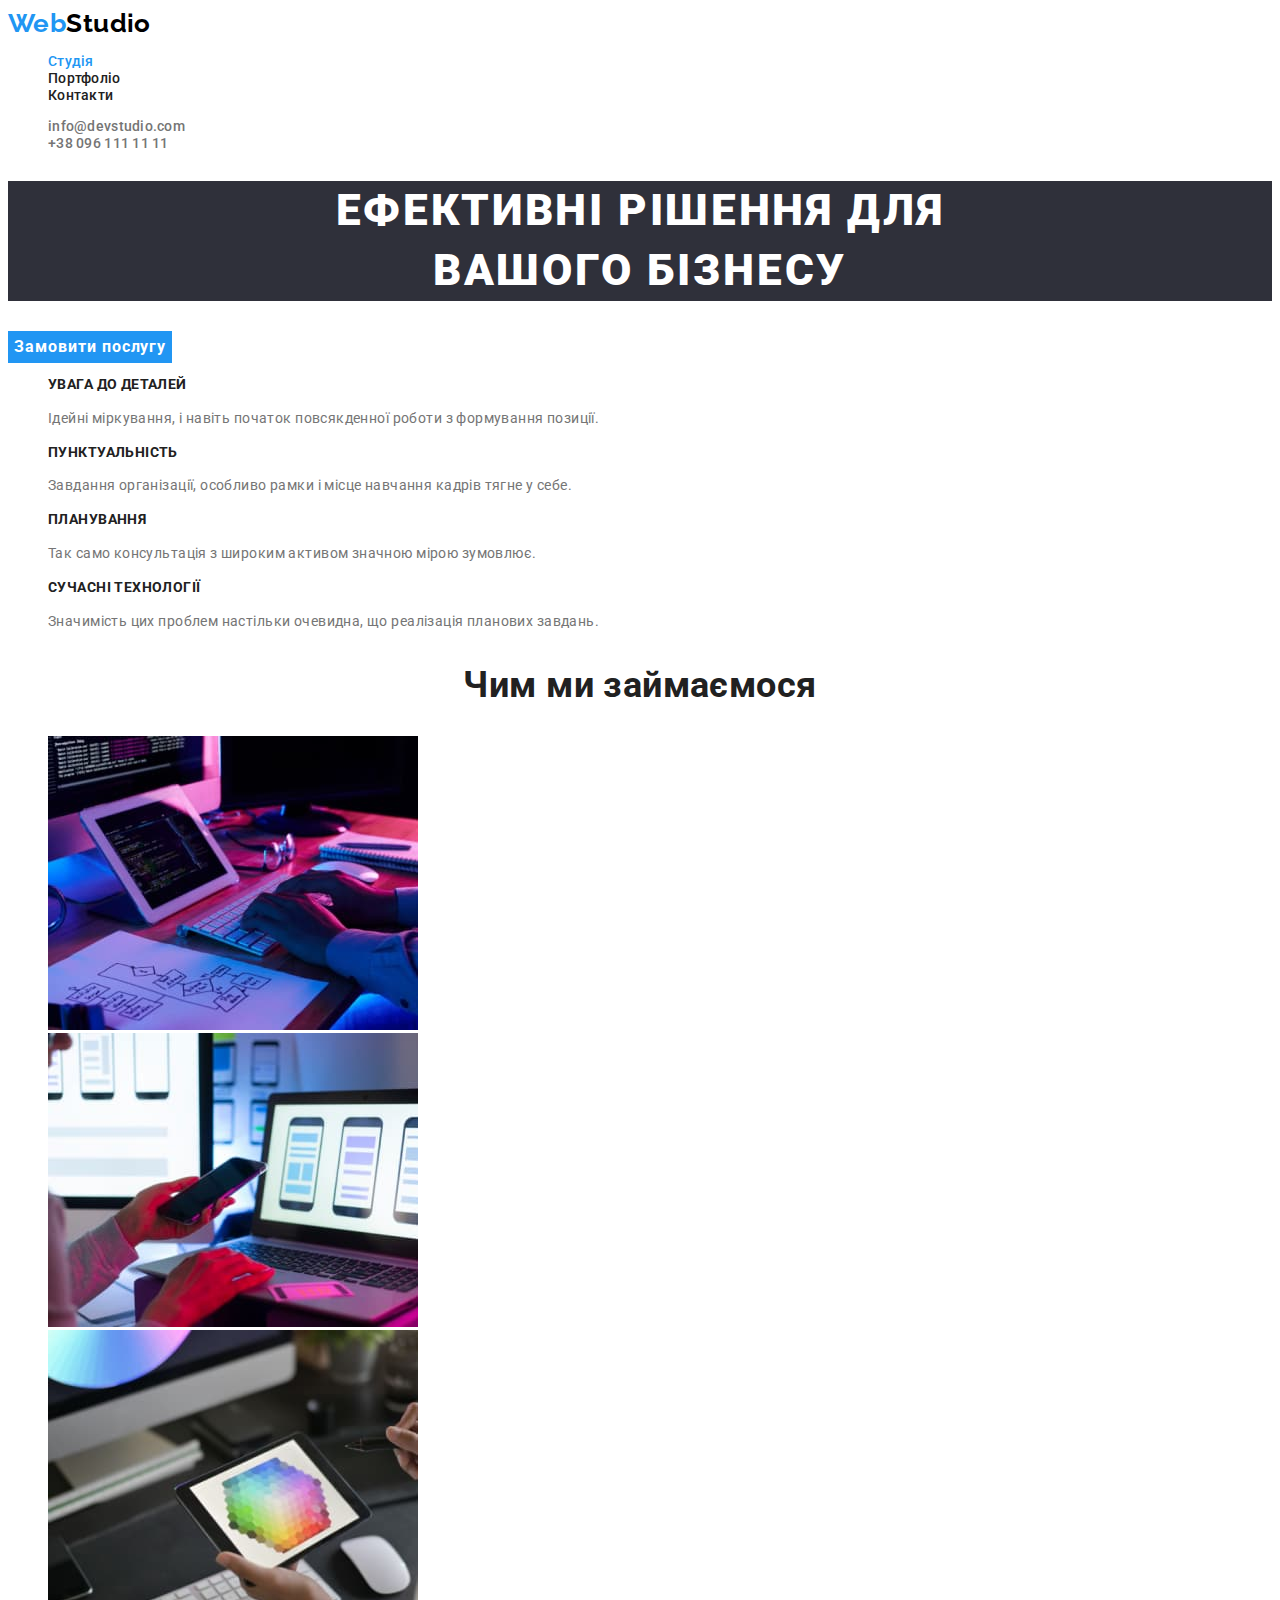
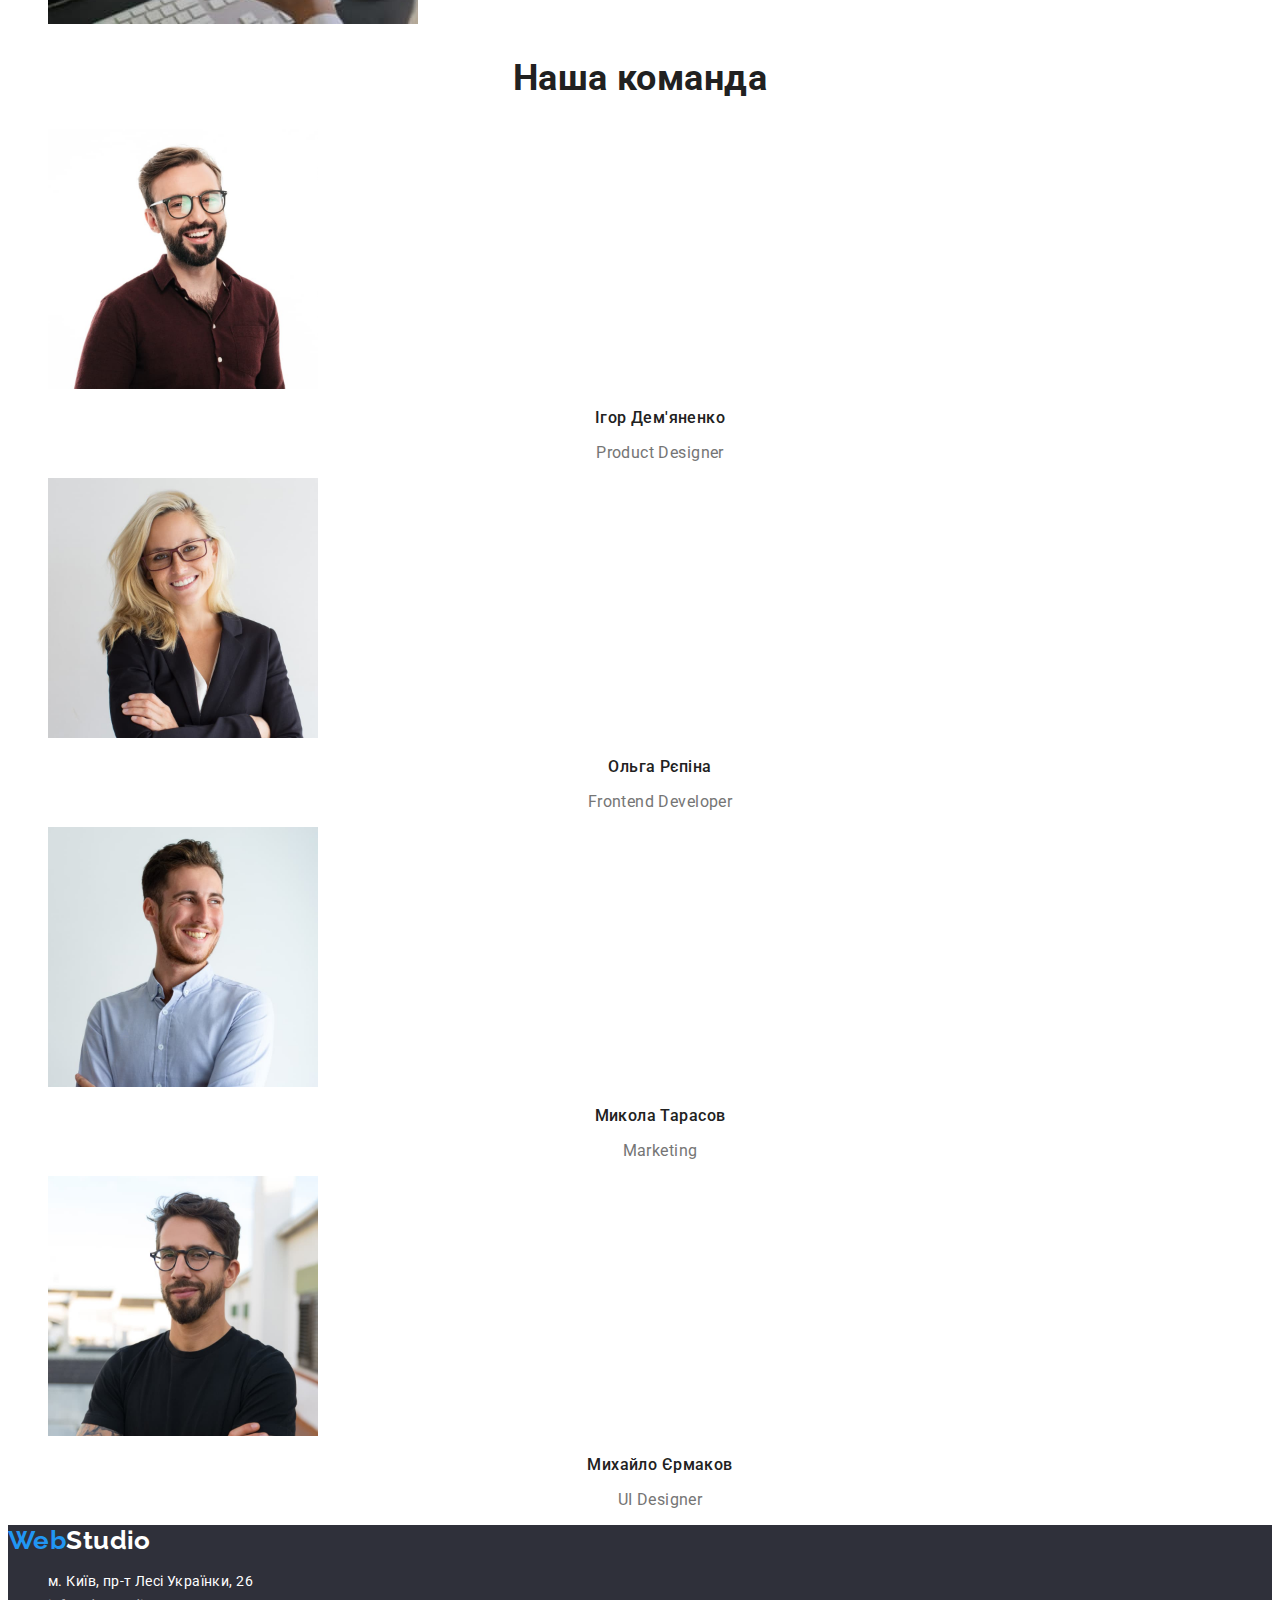
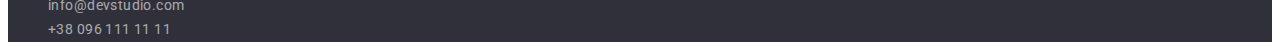
==== index.html @ 0d80e692 "Initial commit" ====
<!DOCTYPE html>
<html lang="uk">
  <head>
    <meta charset="UTF-8" />
    <meta http-equiv="X-UA-Compatible" content="IE=edge" />
    <meta name="viewport" content="width=device-width, initial-scale=1.0" />
    <title lang="en">WebStudio</title>
    <link rel="preconnect" href="https://fonts.googleapis.com" />
    <link rel="preconnect" href="https://fonts.gstatic.com" crossorigin />
    <link
      href="https://fonts.googleapis.com/css2?family=Raleway:wght@700&family=Roboto:wght@400;500;700;900&display=swap"
      rel="stylesheet"
    />
    <link rel="stylesheet" href="./CSS/index.css" />
  </head>
  <body>
    <!--Шапка сайту-->
    <header>
      <nav>
        <a href="" lang="en" class="logo-header"
          ><span class="logo-color">Web</span>Studio</a
        >
        <ul class="site-nav list">
          <li><a href="./index.html" class="link current">Студія</a></li>
          <li><a href="./portfolio.html" class="link">Портфоліо</a></li>
          <li><a href="" class="link">Контакти</a></li>
        </ul>
      </nav>
      <ul class="contact-nav list">
        <li>
          <a class="link" href="mailto:info@devstudio.com"
            >info@devstudio.com</a
          >
        </li>
        <li><a href="tel:+3809611111111" class="link">+38 096 111 11 11</a></li>
      </ul>
    </header>
    <main>
      <!--Герой-->
      <section class="hero">
        <h1 class="hero-title">
          Ефективні рішення для <br />
          вашого бізнесу
        </h1>
        <button type="button" class="button">Замовити послугу</button>
      </section>
      <!--Переваги компанії-->
      <section class="advantage">
        <h2 hidden>Наші переваги</h2>
        <ul class="list">
          <li>
            <h3 class="title">УВАГА ДО ДЕТАЛЕЙ</h3>
            <p class="text">
              Ідейні міркування, і навіть початок повсякденної роботи з
              формування позиції.
            </p>
          </li>
          <li>
            <h3 class="title">ПУНКТУАЛЬНІСТЬ</h3>
            <p class="text">
              Завдання організації, особливо рамки і місце навчання кадрів тягне
              у себе.
            </p>
          </li>
          <li>
            <h3 class="title">ПЛАНУВАННЯ</h3>
            <p class="text">
              Так само консультація з широким активом значною мірою зумовлює.
            </p>
          </li>
          <li>
            <h3 class="title">СУЧАСНІ ТЕХНОЛОГІЇ</h3>
            <p class="text">
              Значимість цих проблем настільки очевидна, що реалізація планових
              завдань.
            </p>
          </li>
        </ul>
      </section>
      <!--Чим займається компанія-->
      <section class="section">
        <h2 class="section-title">Чим ми займаємося</h2>
        <ul class="list">
          <li>
            <img
              src="./images/types-of-work/types-of-work-1.jpg"
              alt="Вид робіт 1"
              width="370"
            />
          </li>
          <li>
            <img
              src="./images/types-of-work/types-of-work-2.jpg"
              alt="Вид робіт 2"
              width="370"
            />
          </li>
          <li>
            <img
              src="./images/types-of-work/types-of-work-3.jpg"
              alt="Вид робіт 3"
              width="370"
            />
          </li>
        </ul>
      </section>
      <!--Команда-->
      <section class="section">
        <h2 class="section-title">Наша команда</h2>
        <ul class="list team">
          <li>
            <img
              src="./images/our_team/1_Igor.jpg"
              alt="Фото Ігора Дем'яненко"
              width="270"
            />
            <h3 class="title">Ігор Дем'яненко</h3>
            <p lang="en" class="text">Product Designer</p>
          </li>
          <li>
            <img
              src="./images/our_team/2_Olga.jpg"
              alt="Фото Ольги Рєпіної"
              width="270"
            />
            <h3 class="title">Ольга Рєпіна</h3>
            <p lang="en" class="text">Frontend Developer</p>
          </li>
          <li>
            <img
              src="./images/our_team/3_Nicholas.jpg"
              alt="Фото Миколи Тарасова"
              width="270"
            />
            <h3 class="title">Микола Тарасов</h3>
            <p lang="en" class="text">Marketing</p>
          </li>
          <li>
            <img
              src="./images/our_team/4_Mykhailo.jpg"
              alt="Фото Михайла Єрмакова"
              width="270"
            />
            <h3 class="title">Михайло Єрмаков</h3>
            <p lang="en" class="text">UI Designer</p>
          </li>
        </ul>
      </section>
    </main>
    <!--Подвал сайту-->
    <footer class="footer">
      <a href="" lang="en" class="logo-footer">
        <span class="logo-color">Web</span>Studio</a
      >
      <address>
        <ul class="list">
          <li>
            <a
              href="https://goo.gl/maps/dEdwiiQ2Z6k7qwLy8"
              target="_blank"
              rel="noopener noreferrer"
              class="address"
              >м. Київ, пр-т Лесі Українки, 26</a
            >
          </li>
          <li>
            <a href="mailto:info@devstudio.com" class="list-contact"
              >info@devstudio.com</a
            >
          </li>
          <li>
            <a href="tel:+3809611111111" class="list-contact"
              >+38 096 111 11 11</a
            >
          </li>
        </ul>
      </address>
    </footer>
  </body>
</html>
---- CSS/index.css ----
/* +цвет текста при наведении и части лого #2196F3; */
/* +цвет текста заголовков #212121; */
/* цвет текста героя и части лого в футере #FFFFFF; */
/* +цвет  основного текста #757575; */
/* цвет лого Studio в хедере #000000;*/
/* цвет текста телефона и мыла в футере rgba(255, 255, 255, 0.6); */
/* +хедер и двух секций background: #FFFFFF; */
/* наша команда секция  background: #F5F4FA;*/
/* +секция герой и футер background: #2F303A; */
/* кнопки background #F5F4FA; */
/*телефон и адрес в футере rgba(255, 255, 255, 0.6); */
:root {
  --primary-text-color: #757575;
  --title-text-color: #212121;
  --accent-color: #2196f3;
  --color-white-text-bg: #ffffff;
  --color-bg: #2f303a;
  --color-button-bg: #f5f4fa;
  --color-text-contacts-footer: rgba(255, 255, 255, 0.6);
  --color-text-logo: #000000;
}
body {
  color: var(--primary-text-color);
  background-color: var(--color-white-text-bg);
  font-family: "Roboto", sans-serif;
  font-size: 14px;
  letter-spacing: 0.03em;
}

.list {
  list-style: none;
}

/* Шапка сайту */

.logo-header {
  color: var(--color-text-logo);
  font-family: "Raleway", sans-serif;
  font-weight: 700;
  font-size: 26px;
  line-height: 1.2;
  text-decoration: none;
}

.logo-color {
  color: var(--accent-color);
}

.site-nav .link {
  color: var(--title-text-color);
  text-decoration: none;
  font-weight: 500;
  line-height: 1.14;
  letter-spacing: 0.02em;
}

.site-nav .link:hover,
.site-nav .link:focus,
.contact-nav .link:hover,
.contact-nav .link:focus {
  color: var(--accent-color);
}

.site-nav .link.current {
  color: var(--accent-color);
}

.contact-nav .link {
  color: var(--primary-text-color);
  text-decoration: none;
  font-weight: 500;
  line-height: 1.14;
  letter-spacing: 0.02em;
}

/* Герой */
.hero-title {
  color: var(--color-white-text-bg);
  background-color: var(--color-bg);
  font-weight: 900;
  font-size: 44px;
  line-height: 1.36;
  text-align: center;
  letter-spacing: 0.06em;
  text-transform: uppercase;
}
.button {
  color: var(--color-white-text-bg);
  background-color: var(--accent-color);
  font-weight: 700;
  font-size: 16px;
  line-height: 1.88;
  display: flex;
  align-items: center;
  text-align: center;
  letter-spacing: 0.06em;
  border: none;
  font-family: inherit;
  cursor: pointer;
}

/* Загальне для секцій */

.section-title {
  color: var(--title-text-color);
  font-weight: 700;
  font-size: 36px;
  line-height: 1.17;
  text-align: center;
}

/* Переваги */
.advantage .title {
  color: var(--title-text-color);

  font-weight: 700;
  font-size: 14px;
  line-height: 1.14;
  text-transform: uppercase;
}
.advantage .text {
  line-height: 1.71;
}

/* Наша команда */
.team .title {
  color: var(--title-text-color);
  font-weight: 500;
  font-size: 16px;
  line-height: 1.19;
  text-align: center;
}
.team .text {
  font-size: 16px;
  line-height: 1.19;
  text-align: center;
}

/* Меін сторінки Портфоліо */
.buttons-menu .button {
  color: var(--title-text-color);
  background-color: var(--color-button-bg);
  font-weight: 500;
  font-size: 16px;
  line-height: 1.62;
  text-align: center;
  border: none;
  font-family: inherit;
  cursor: pointer;
}

.buttons-menu .button:hover,
.buttons-menu .button:focus {
  color: var(--color-white-text-bg);
  background-color: var(--accent-color);
}
.portfolio .link-portfolio {
  text-decoration: none;
}
.portfolio .title {
  color: var(--title-text-color);
  font-weight: 700;
  font-size: 18px;
  line-height: 2;
  letter-spacing: 0.06em;
}
.portfolio .text {
  color: var(--primary-text-color);
  font-size: 16px;
  line-height: 1.88;
}

/* Футер   */

.footer {
  background-color: var(--color-bg);
}

.logo-footer {
  color: var(--color-white-text-bg);
  font-family: "Raleway", sans-serif;
  font-weight: 700;
  font-size: 26px;
  line-height: 1.19;
  text-decoration: none;
}
.list .address:hover,
.list .address:focus,
.list-contact:hover,
.list-contact:focus {
  color: var(--accent-color);
}

.list .address {
  color: var(--color-white-text-bg);
  font-style: normal;
  font-weight: 400;
  line-height: 1.71;
  text-decoration: none;
}
.list-contact {
  color: var(--color-text-contacts-footer);
  font-style: normal;
  font-weight: 400;
  line-height: 1.71;
  text-decoration: none;
}
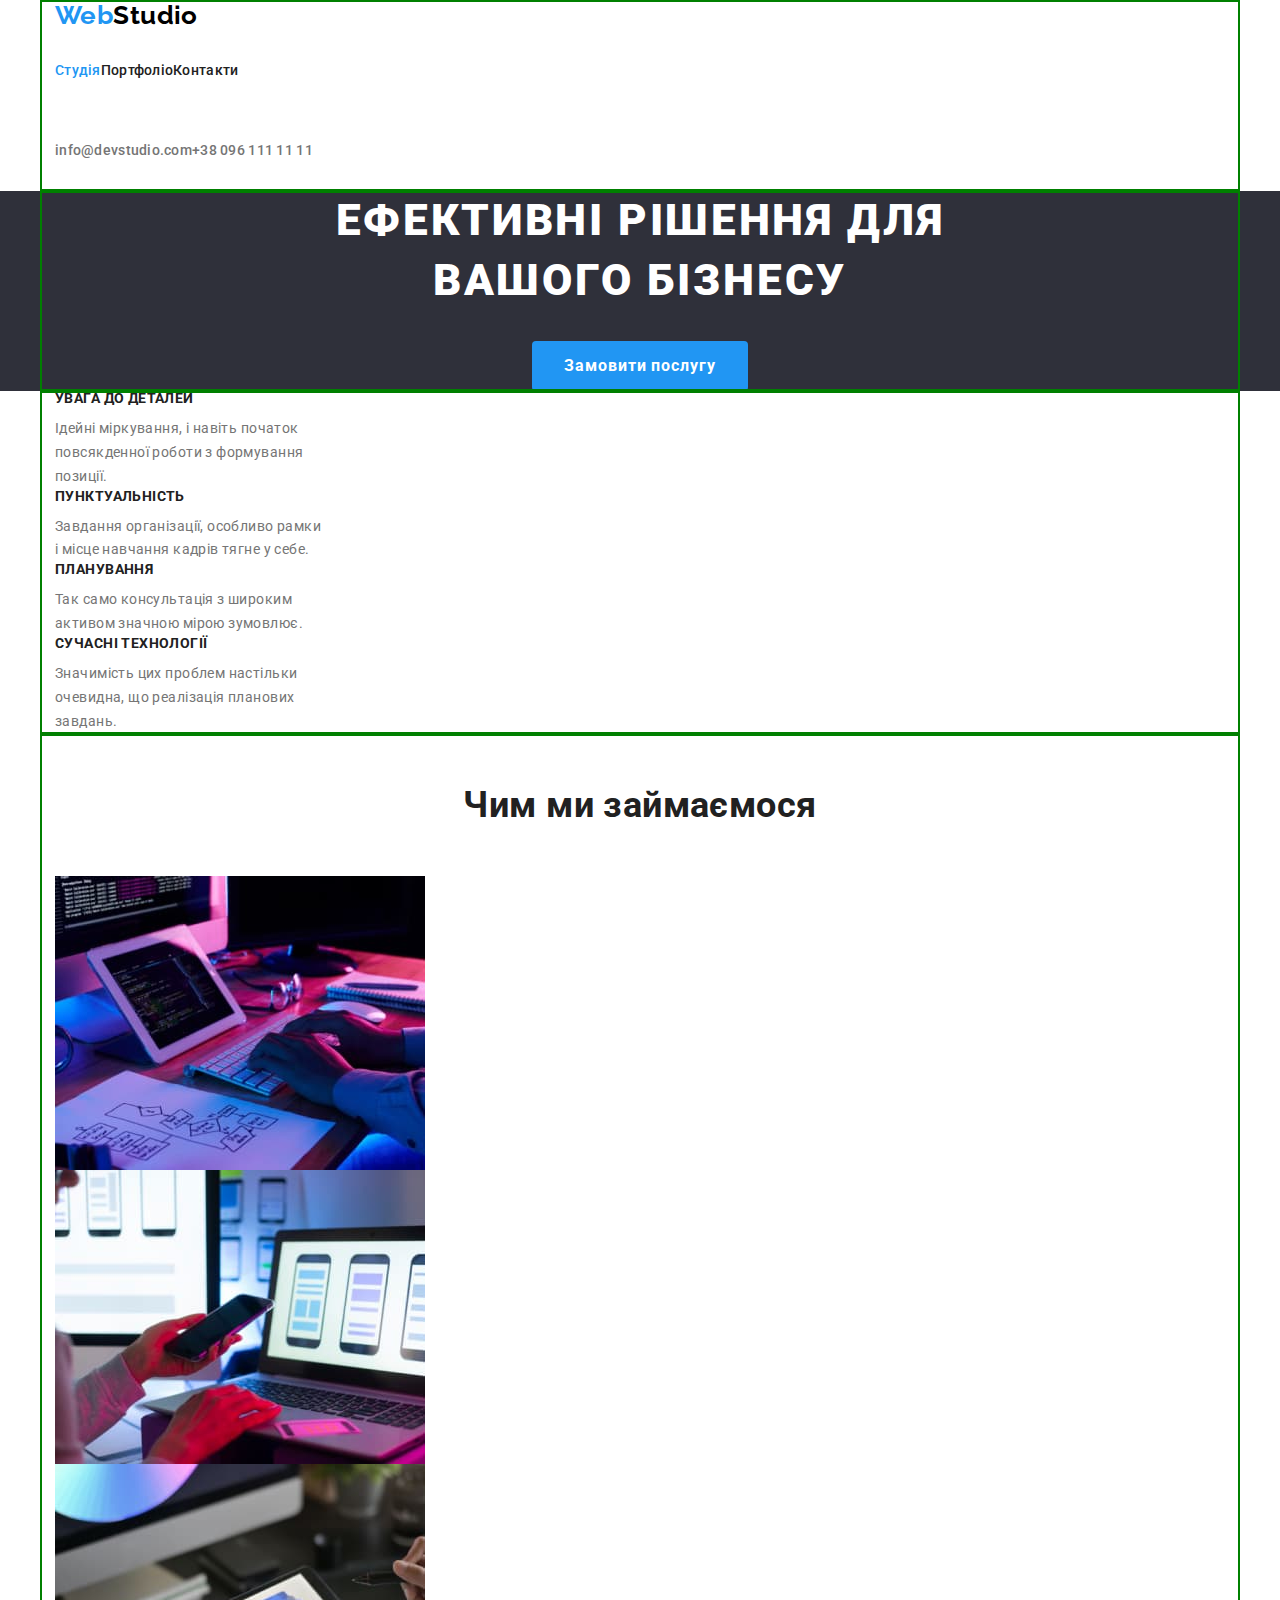
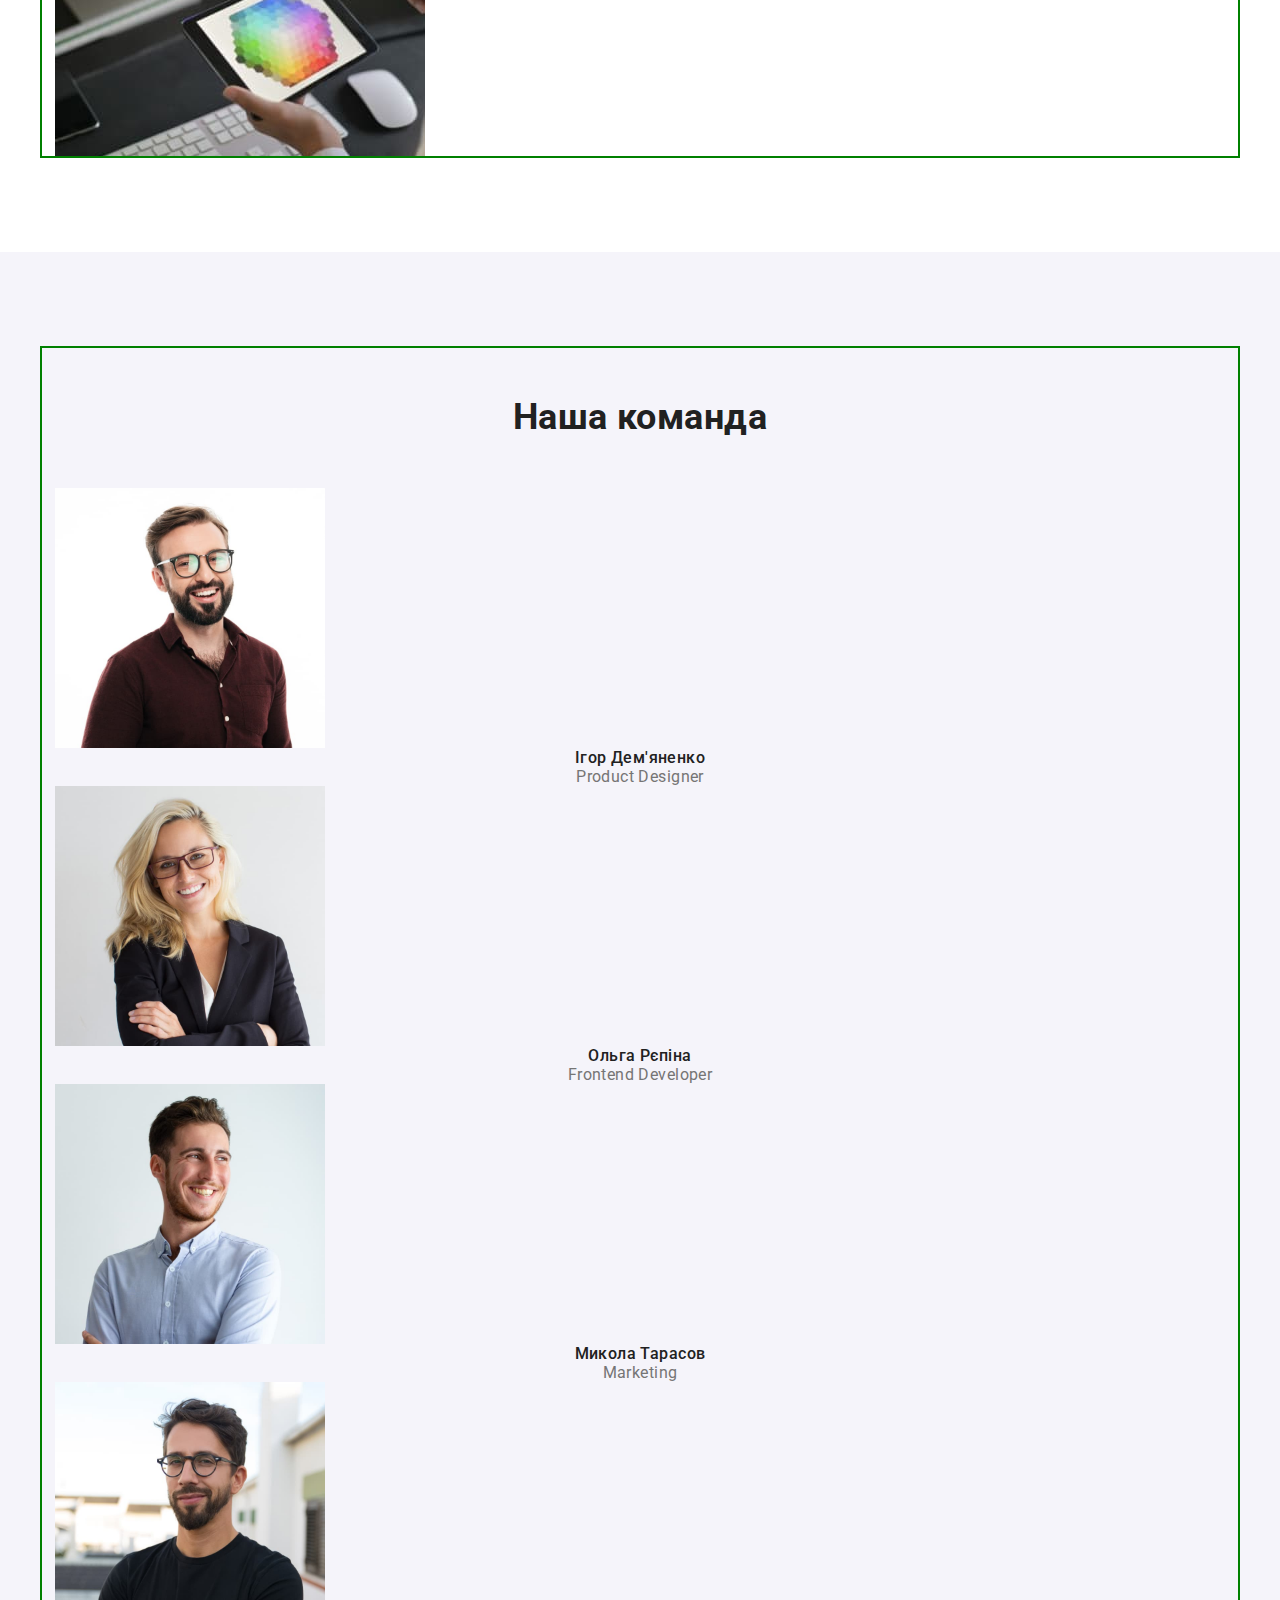
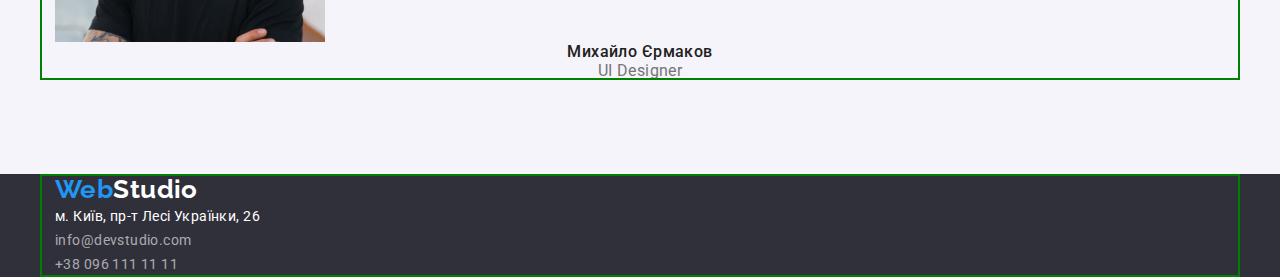
==== commit 96d15d26: "Добавляет блочную модель" ====
--- a/index.html
+++ b/index.html
@@ -5,176 +5,194 @@
     <meta http-equiv="X-UA-Compatible" content="IE=edge" />
     <meta name="viewport" content="width=device-width, initial-scale=1.0" />
     <title lang="en">WebStudio</title>
+    <!-- Шрифти -->
     <link rel="preconnect" href="https://fonts.googleapis.com" />
     <link rel="preconnect" href="https://fonts.gstatic.com" crossorigin />
     <link
       href="https://fonts.googleapis.com/css2?family=Raleway:wght@700&family=Roboto:wght@400;500;700;900&display=swap"
       rel="stylesheet"
     />
+    <!-- Нормализатор -->
+    <link
+      rel="stylesheet"
+      href="https://cdnjs.cloudflare.com/ajax/libs/modern-normalize/1.0.0/modern-normalize.min.css"
+    />
+    <!-- Стилі -->
     <link rel="stylesheet" href="./CSS/index.css" />
   </head>
   <body>
     <!--Шапка сайту-->
-    <header>
-      <nav>
-        <a href="" lang="en" class="logo-header"
-          ><span class="logo-color">Web</span>Studio</a
-        >
-        <ul class="site-nav list">
-          <li><a href="./index.html" class="link current">Студія</a></li>
-          <li><a href="./portfolio.html" class="link">Портфоліо</a></li>
-          <li><a href="" class="link">Контакти</a></li>
+    <header class="page-header">
+      <div class="container">
+        <nav>
+          <a href="" lang="en" class="logo-header"
+            ><span class="logo-color">Web</span>Studio</a
+          >
+          <ul class="site-nav list">
+            <li><a href="./index.html" class="link current">Студія</a></li>
+            <li><a href="./portfolio.html" class="link">Портфоліо</a></li>
+            <li><a href="" class="link">Контакти</a></li>
+          </ul>
+        </nav>
+        <ul class="contact-nav list">
+          <li>
+            <a class="link" href="mailto:info@devstudio.com"
+              >info@devstudio.com</a
+            >
+          </li>
+          <li>
+            <a href="tel:+3809611111111" class="link">+38 096 111 11 11</a>
+          </li>
         </ul>
-      </nav>
-      <ul class="contact-nav list">
-        <li>
-          <a class="link" href="mailto:info@devstudio.com"
-            >info@devstudio.com</a
-          >
-        </li>
-        <li><a href="tel:+3809611111111" class="link">+38 096 111 11 11</a></li>
-      </ul>
+      </div>
     </header>
     <main>
       <!--Герой-->
       <section class="hero">
-        <h1 class="hero-title">
-          Ефективні рішення для <br />
-          вашого бізнесу
-        </h1>
-        <button type="button" class="button">Замовити послугу</button>
+        <div class="container hero">
+          <h1 class="hero-title">Ефективні рішення для вашого бізнесу</h1>
+          <button type="button" class="button">Замовити послугу</button>
+        </div>
       </section>
       <!--Переваги компанії-->
       <section class="advantage">
-        <h2 hidden>Наші переваги</h2>
-        <ul class="list">
-          <li>
-            <h3 class="title">УВАГА ДО ДЕТАЛЕЙ</h3>
-            <p class="text">
-              Ідейні міркування, і навіть початок повсякденної роботи з
-              формування позиції.
-            </p>
-          </li>
-          <li>
-            <h3 class="title">ПУНКТУАЛЬНІСТЬ</h3>
-            <p class="text">
-              Завдання організації, особливо рамки і місце навчання кадрів тягне
-              у себе.
-            </p>
-          </li>
-          <li>
-            <h3 class="title">ПЛАНУВАННЯ</h3>
-            <p class="text">
-              Так само консультація з широким активом значною мірою зумовлює.
-            </p>
-          </li>
-          <li>
-            <h3 class="title">СУЧАСНІ ТЕХНОЛОГІЇ</h3>
-            <p class="text">
-              Значимість цих проблем настільки очевидна, що реалізація планових
-              завдань.
-            </p>
-          </li>
-        </ul>
+        <div class="container">
+          <h2 class="visually-hidden">Наші переваги</h2>
+          <ul class="list">
+            <li>
+              <h3 class="title">УВАГА ДО ДЕТАЛЕЙ</h3>
+              <p class="text">
+                Ідейні міркування, і навіть початок повсякденної роботи з
+                формування позиції.
+              </p>
+            </li>
+            <li>
+              <h3 class="title">ПУНКТУАЛЬНІСТЬ</h3>
+              <p class="text">
+                Завдання організації, особливо рамки і місце навчання кадрів
+                тягне у себе.
+              </p>
+            </li>
+            <li>
+              <h3 class="title">ПЛАНУВАННЯ</h3>
+              <p class="text">
+                Так само консультація з широким активом значною мірою зумовлює.
+              </p>
+            </li>
+            <li>
+              <h3 class="title">СУЧАСНІ ТЕХНОЛОГІЇ</h3>
+              <p class="text">
+                Значимість цих проблем настільки очевидна, що реалізація
+                планових завдань.
+              </p>
+            </li>
+          </ul>
+        </div>
       </section>
       <!--Чим займається компанія-->
       <section class="section">
-        <h2 class="section-title">Чим ми займаємося</h2>
-        <ul class="list">
-          <li>
-            <img
-              src="./images/types-of-work/types-of-work-1.jpg"
-              alt="Вид робіт 1"
-              width="370"
-            />
-          </li>
-          <li>
-            <img
-              src="./images/types-of-work/types-of-work-2.jpg"
-              alt="Вид робіт 2"
-              width="370"
-            />
-          </li>
-          <li>
-            <img
-              src="./images/types-of-work/types-of-work-3.jpg"
-              alt="Вид робіт 3"
-              width="370"
-            />
-          </li>
-        </ul>
+        <div class="container">
+          <h2 class="section-title">Чим ми займаємося</h2>
+          <ul class="list">
+            <li>
+              <img
+                src="./images/types-of-work/types-of-work-1.jpg"
+                alt="Вид робіт 1"
+                width="370"
+              />
+            </li>
+            <li>
+              <img
+                src="./images/types-of-work/types-of-work-2.jpg"
+                alt="Вид робіт 2"
+                width="370"
+              />
+            </li>
+            <li>
+              <img
+                src="./images/types-of-work/types-of-work-3.jpg"
+                alt="Вид робіт 3"
+                width="370"
+              />
+            </li>
+          </ul>
+        </div>
       </section>
       <!--Команда-->
-      <section class="section">
-        <h2 class="section-title">Наша команда</h2>
-        <ul class="list team">
-          <li>
-            <img
-              src="./images/our_team/1_Igor.jpg"
-              alt="Фото Ігора Дем'яненко"
-              width="270"
-            />
-            <h3 class="title">Ігор Дем'яненко</h3>
-            <p lang="en" class="text">Product Designer</p>
-          </li>
-          <li>
-            <img
-              src="./images/our_team/2_Olga.jpg"
-              alt="Фото Ольги Рєпіної"
-              width="270"
-            />
-            <h3 class="title">Ольга Рєпіна</h3>
-            <p lang="en" class="text">Frontend Developer</p>
-          </li>
-          <li>
-            <img
-              src="./images/our_team/3_Nicholas.jpg"
-              alt="Фото Миколи Тарасова"
-              width="270"
-            />
-            <h3 class="title">Микола Тарасов</h3>
-            <p lang="en" class="text">Marketing</p>
-          </li>
-          <li>
-            <img
-              src="./images/our_team/4_Mykhailo.jpg"
-              alt="Фото Михайла Єрмакова"
-              width="270"
-            />
-            <h3 class="title">Михайло Єрмаков</h3>
-            <p lang="en" class="text">UI Designer</p>
-          </li>
-        </ul>
+      <section class="section team-page">
+        <div class="container">
+          <h2 class="section-title">Наша команда</h2>
+          <ul class="list team">
+            <li>
+              <img
+                src="./images/our_team/1_Igor.jpg"
+                alt="Фото Ігора Дем'яненко"
+                width="270"
+              />
+              <h3 class="title">Ігор Дем'яненко</h3>
+              <p lang="en" class="text">Product Designer</p>
+            </li>
+            <li>
+              <img
+                src="./images/our_team/2_Olga.jpg"
+                alt="Фото Ольги Рєпіної"
+                width="270"
+              />
+              <h3 class="title">Ольга Рєпіна</h3>
+              <p lang="en" class="text">Frontend Developer</p>
+            </li>
+            <li>
+              <img
+                src="./images/our_team/3_Nicholas.jpg"
+                alt="Фото Миколи Тарасова"
+                width="270"
+              />
+              <h3 class="title">Микола Тарасов</h3>
+              <p lang="en" class="text">Marketing</p>
+            </li>
+            <li>
+              <img
+                src="./images/our_team/4_Mykhailo.jpg"
+                alt="Фото Михайла Єрмакова"
+                width="270"
+              />
+              <h3 class="title">Михайло Єрмаков</h3>
+              <p lang="en" class="text">UI Designer</p>
+            </li>
+          </ul>
+        </div>
       </section>
     </main>
     <!--Подвал сайту-->
     <footer class="footer">
-      <a href="" lang="en" class="logo-footer">
-        <span class="logo-color">Web</span>Studio</a
-      >
-      <address>
-        <ul class="list">
-          <li>
-            <a
-              href="https://goo.gl/maps/dEdwiiQ2Z6k7qwLy8"
-              target="_blank"
-              rel="noopener noreferrer"
-              class="address"
-              >м. Київ, пр-т Лесі Українки, 26</a
-            >
-          </li>
-          <li>
-            <a href="mailto:info@devstudio.com" class="list-contact"
-              >info@devstudio.com</a
-            >
-          </li>
-          <li>
-            <a href="tel:+3809611111111" class="list-contact"
-              >+38 096 111 11 11</a
-            >
-          </li>
-        </ul>
-      </address>
+      <div class="container">
+        <a href="" lang="en" class="logo-footer">
+          <span class="logo-color">Web</span>Studio</a
+        >
+        <address>
+          <ul class="list">
+            <li>
+              <a
+                href="https://goo.gl/maps/dEdwiiQ2Z6k7qwLy8"
+                target="_blank"
+                rel="noopener noreferrer"
+                class="address"
+                >м. Київ, пр-т Лесі Українки, 26</a
+              >
+            </li>
+            <li>
+              <a href="mailto:info@devstudio.com" class="list-contact"
+                >info@devstudio.com</a
+              >
+            </li>
+            <li>
+              <a href="tel:+3809611111111" class="list-contact"
+                >+38 096 111 11 11</a
+              >
+            </li>
+          </ul>
+        </address>
+      </div>
     </footer>
   </body>
 </html>
--- a/CSS/index.css
+++ b/CSS/index.css
@@ -26,14 +26,44 @@
   font-size: 14px;
   letter-spacing: 0.03em;
 }
+/* Обнулення дефолтных значень */
+h1, h2, h3, h4, h5, h6, p {
+  margin: 0;
+}
+
+img {
+  display: block;
+}
 
 .list {
   list-style: none;
-}
-
+  margin: 0;
+  padding: 0;
+}
+/* Контейнер для сторінки */
+.container {
+ 
+  width: 1200px;
+  padding-left: 15px;
+  padding-right: 15px;
+  margin-left: auto;
+  margin-right: auto;
+  outline: 2px solid green;
+  outline-offset: -2px;
+}
 /* Шапка сайту */
+.page-header {
+  background-color: var(--color-white-text-bg);
+}
+
+.main-nav {
+  display: flex;
+  align-items: center;
+}
 
 .logo-header {
+  margin-right: 93px;
+
   color: var(--color-text-logo);
   font-family: "Raleway", sans-serif;
   font-weight: 700;
@@ -46,7 +76,19 @@
   color: var(--accent-color);
 }
 
+.site-nav {
+  display:flex;
+}
+
+.site-nav .item:not(:last-child) {
+  margin-right: 50px;
+}
+
 .site-nav .link {
+  display: block;
+  padding-top: 32px;
+  padding-bottom: 32px;
+
   color: var(--title-text-color);
   text-decoration: none;
   font-weight: 500;
@@ -65,7 +107,19 @@
   color: var(--accent-color);
 }
 
+.contact-nav {
+  display: flex;
+  margin-left: auto;
+}
+
+.contact-nav .item:not(:last-child) {
+  margin-right: 50px;
+}
 .contact-nav .link {
+  display: block;
+  padding-top: 32px;
+  padding-bottom: 32px;
+
   color: var(--primary-text-color);
   text-decoration: none;
   font-weight: 500;
@@ -74,25 +128,34 @@
 }
 
 /* Герой */
+.hero {
+  background-color: var(--color-bg);
+    text-align: center;
+}
+
 .hero-title {
-  color: var(--color-white-text-bg);
-  background-color: var(--color-bg);
+  width: 696px;
+  margin-left: auto;
+  margin-right: auto;
+  margin-bottom: 30px;
+
+  color: var(--color-white-text-bg);
   font-weight: 900;
   font-size: 44px;
   line-height: 1.36;
-  text-align: center;
   letter-spacing: 0.06em;
   text-transform: uppercase;
 }
 .button {
+  border-radius: 4px;
+  padding: 10px 32px;
+  min-width: 216px;
   color: var(--color-white-text-bg);
   background-color: var(--accent-color);
   font-weight: 700;
   font-size: 16px;
   line-height: 1.88;
-  display: flex;
   align-items: center;
-  text-align: center;
   letter-spacing: 0.06em;
   border: none;
   font-family: inherit;
@@ -107,10 +170,15 @@
   font-size: 36px;
   line-height: 1.17;
   text-align: center;
+  padding: 50px;
+
 }
 
 /* Переваги */
 .advantage .title {
+  margin-bottom: 10px;
+  width: 270px;
+  
   color: var(--title-text-color);
 
   font-weight: 700;
@@ -120,8 +188,22 @@
 }
 .advantage .text {
   line-height: 1.71;
-}
-
+  width: 270px;
+}
+
+.visually-hidden {
+  position: absolute;
+  width: 1px;
+  height: 1px;
+  margin: -1px;
+  border: 0;
+  padding: 0;
+
+  white-space: nowrap;
+  clip-path: inset(100%);
+  clip: rect(0 0 0 0);
+  overflow: hidden;
+}
 /* Наша команда */
 .team .title {
   color: var(--title-text-color);
@@ -135,15 +217,27 @@
   line-height: 1.19;
   text-align: center;
 }
+.team-page {
+  background-color: var(--color-button-bg);
+  margin-top: 94px;
+  padding-top: 94px;
+  padding-bottom: 94px;
+ 
+
+}
 
 /* Меін сторінки Портфоліо */
 .buttons-menu .button {
+  max-width: 130px;
+  min-width: 0;
+  border-radius: 4px;
+  min-height: 38px;
+  padding: 6px 22px;
   color: var(--title-text-color);
   background-color: var(--color-button-bg);
   font-weight: 500;
   font-size: 16px;
   line-height: 1.62;
-  text-align: center;
   border: none;
   font-family: inherit;
   cursor: pointer;
@@ -158,6 +252,8 @@
   text-decoration: none;
 }
 .portfolio .title {
+  margin-top: 20px;
+  margin-bottom: 4px;
   color: var(--title-text-color);
   font-weight: 700;
   font-size: 18px;
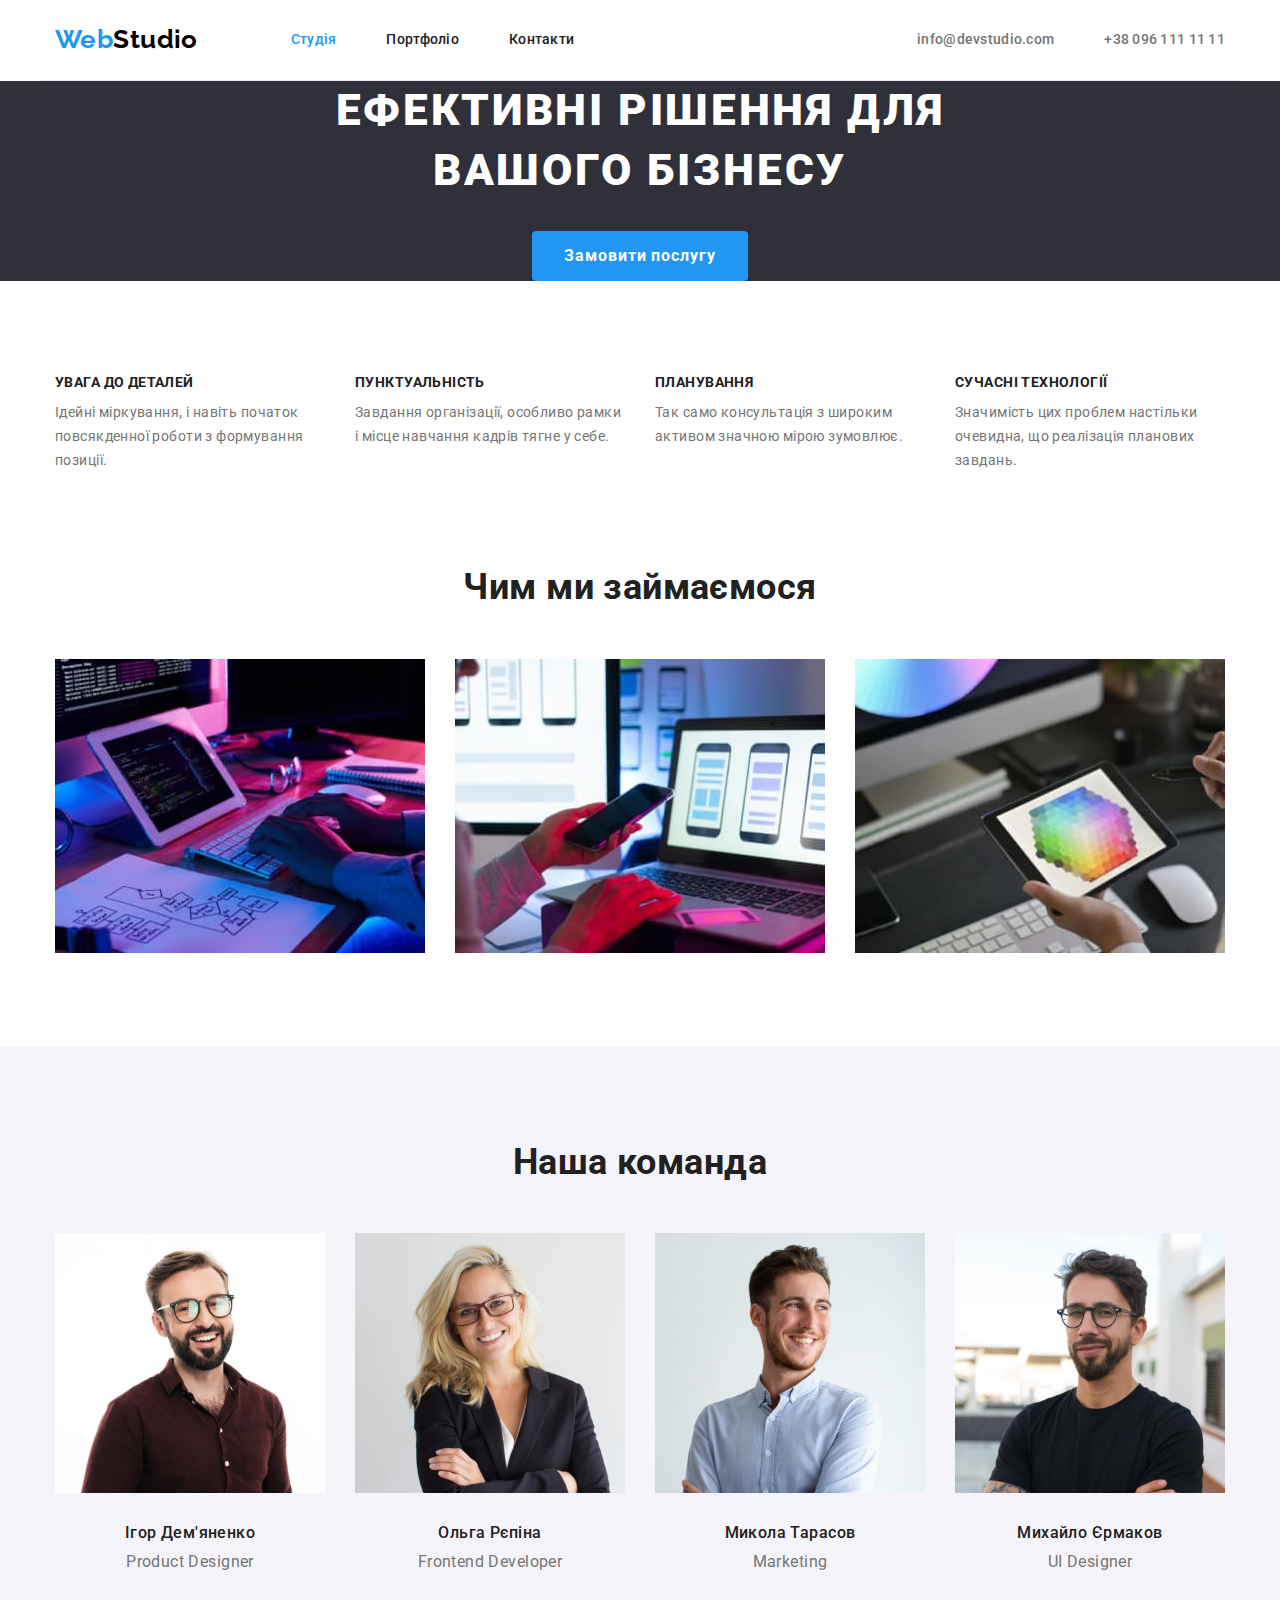
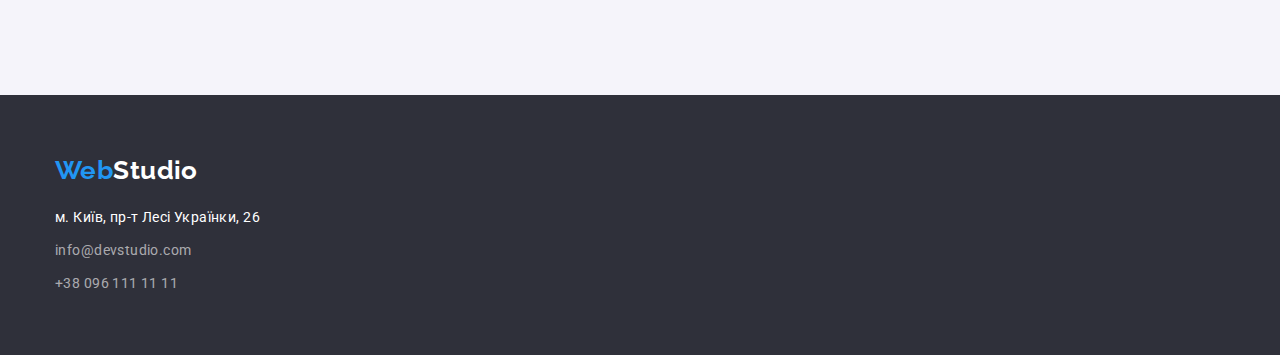
==== commit 9ccc5597: "Добавляет стили" ====
--- a/index.html
+++ b/index.html
@@ -23,24 +23,28 @@
   <body>
     <!--Шапка сайту-->
     <header class="page-header">
-      <div class="container">
+      <div class="container main-nav">
+        <a href="" lang="en" class="logo-header"
+          ><span class="logo-color">Web</span>Studio</a
+        >
         <nav>
-          <a href="" lang="en" class="logo-header"
-            ><span class="logo-color">Web</span>Studio</a
-          >
           <ul class="site-nav list">
-            <li><a href="./index.html" class="link current">Студія</a></li>
-            <li><a href="./portfolio.html" class="link">Портфоліо</a></li>
-            <li><a href="" class="link">Контакти</a></li>
+            <li class="item">
+              <a href="./index.html" class="link current">Студія</a>
+            </li>
+            <li class="item">
+              <a href="./portfolio.html" class="link">Портфоліо</a>
+            </li>
+            <li class="item"><a href="" class="link">Контакти</a></li>
           </ul>
         </nav>
         <ul class="contact-nav list">
-          <li>
+          <li class="item">
             <a class="link" href="mailto:info@devstudio.com"
               >info@devstudio.com</a
             >
           </li>
-          <li>
+          <li class="item">
             <a href="tel:+3809611111111" class="link">+38 096 111 11 11</a>
           </li>
         </ul>
@@ -90,25 +94,25 @@
         </div>
       </section>
       <!--Чим займається компанія-->
-      <section class="section">
+      <section class="section work">
         <div class="container">
           <h2 class="section-title">Чим ми займаємося</h2>
-          <ul class="list">
-            <li>
+          <ul class="list about-work">
+            <li class="item">
               <img
                 src="./images/types-of-work/types-of-work-1.jpg"
                 alt="Вид робіт 1"
                 width="370"
               />
             </li>
-            <li>
+            <li class="item">
               <img
                 src="./images/types-of-work/types-of-work-2.jpg"
                 alt="Вид робіт 2"
                 width="370"
               />
             </li>
-            <li>
+            <li class="item">
               <img
                 src="./images/types-of-work/types-of-work-3.jpg"
                 alt="Вид робіт 3"
@@ -123,41 +127,49 @@
         <div class="container">
           <h2 class="section-title">Наша команда</h2>
           <ul class="list team">
-            <li>
+            <li class="item">
               <img
                 src="./images/our_team/1_Igor.jpg"
                 alt="Фото Ігора Дем'яненко"
                 width="270"
               />
-              <h3 class="title">Ігор Дем'яненко</h3>
-              <p lang="en" class="text">Product Designer</p>
-            </li>
-            <li>
+              <div class="bottom">
+                <h3 class="title">Ігор Дем'яненко</h3>
+                <p lang="en" class="text">Product Designer</p>
+              </div>
+            </li>
+            <li class="item">
               <img
                 src="./images/our_team/2_Olga.jpg"
                 alt="Фото Ольги Рєпіної"
                 width="270"
               />
-              <h3 class="title">Ольга Рєпіна</h3>
-              <p lang="en" class="text">Frontend Developer</p>
-            </li>
-            <li>
+              <div class="bottom">
+                <h3 class="title">Ольга Рєпіна</h3>
+                <p lang="en" class="text">Frontend Developer</p>
+              </div>
+            </li>
+            <li class="item">
               <img
                 src="./images/our_team/3_Nicholas.jpg"
                 alt="Фото Миколи Тарасова"
                 width="270"
               />
-              <h3 class="title">Микола Тарасов</h3>
-              <p lang="en" class="text">Marketing</p>
-            </li>
-            <li>
+              <div class="bottom">
+                <h3 class="title">Микола Тарасов</h3>
+                <p lang="en" class="text">Marketing</p>
+              </div>
+            </li>
+            <li class="item">
               <img
                 src="./images/our_team/4_Mykhailo.jpg"
                 alt="Фото Михайла Єрмакова"
                 width="270"
               />
-              <h3 class="title">Михайло Єрмаков</h3>
-              <p lang="en" class="text">UI Designer</p>
+              <div class="bottom">
+                <h3 class="title">Михайло Єрмаков</h3>
+                <p lang="en" class="text">UI Designer</p>
+              </div>
             </li>
           </ul>
         </div>
@@ -170,8 +182,8 @@
           <span class="logo-color">Web</span>Studio</a
         >
         <address>
-          <ul class="list">
-            <li>
+          <ul class="list address-list">
+            <li class="item">
               <a
                 href="https://goo.gl/maps/dEdwiiQ2Z6k7qwLy8"
                 target="_blank"
@@ -180,12 +192,12 @@
                 >м. Київ, пр-т Лесі Українки, 26</a
               >
             </li>
-            <li>
+            <li class="item">
               <a href="mailto:info@devstudio.com" class="list-contact"
                 >info@devstudio.com</a
               >
             </li>
-            <li>
+            <li class="item">
               <a href="tel:+3809611111111" class="list-contact"
                 >+38 096 111 11 11</a
               >
--- a/CSS/index.css
+++ b/CSS/index.css
@@ -48,17 +48,21 @@
   padding-right: 15px;
   margin-left: auto;
   margin-right: auto;
-  outline: 2px solid green;
-  outline-offset: -2px;
+  /* outline: 2px solid green;
+  outline-offset: -2px; */
 }
 /* Шапка сайту */
-.page-header {
+/* .page-header {
+ 
+} */
+
+.main-nav {
+  display: flex;
+  align-items: center;
+  border-bottom: 1px solid #ECECEC;
+
   background-color: var(--color-white-text-bg);
-}
-
-.main-nav {
-  display: flex;
-  align-items: center;
+   
 }
 
 .logo-header {
@@ -170,11 +174,15 @@
   font-size: 36px;
   line-height: 1.17;
   text-align: center;
-  padding: 50px;
+  padding-bottom: 50px;
 
 }
 
 /* Переваги */
+.advantage {
+  padding: 94px 0;
+ 
+}
 .advantage .title {
   margin-bottom: 10px;
   width: 270px;
@@ -185,6 +193,10 @@
   font-size: 14px;
   line-height: 1.14;
   text-transform: uppercase;
+}
+.advantage .list {
+  display: flex;
+  justify-content: space-between;
 }
 .advantage .text {
   line-height: 1.71;
@@ -204,13 +216,45 @@
   clip: rect(0 0 0 0);
   overflow: hidden;
 }
+
+/* Чим займаєтся компанія */
+
+.work {
+  padding-bottom: 94px;
+
+} 
+.about-work {
+  display:flex;
+  flex-wrap: wrap;
+}
+.about-work .item {
+  margin-right: 30px;
+  width: 370px;
+}
+.about-work .item:nth-child(3n) {
+margin-right: 0;
+}
+
 /* Наша команда */
+.team {
+  display: flex;
+  flex-wrap: wrap;
+
+}
+.team .item {
+  width: 270px;
+  margin-right: 30px;
+}
+.team .item:nth-child(4n) {
+  margin-right: 0;
+}
 .team .title {
   color: var(--title-text-color);
   font-weight: 500;
   font-size: 16px;
   line-height: 1.19;
   text-align: center;
+  margin-bottom: 10px;
 }
 .team .text {
   font-size: 16px;
@@ -219,20 +263,31 @@
 }
 .team-page {
   background-color: var(--color-button-bg);
-  margin-top: 94px;
+  /* margin-top: 94px; */
   padding-top: 94px;
   padding-bottom: 94px;
- 
-
+}
+
+.team .bottom {
+  padding: 30px 60px;
 }
 
 /* Меін сторінки Портфоліо */
+
+/* Меню конопок */
+.buttons-menu {
+  display: flex;
+  margin-bottom: 50px;
+  justify-content: center;
+}
+
 .buttons-menu .button {
   max-width: 130px;
   min-width: 0;
   border-radius: 4px;
   min-height: 38px;
   padding: 6px 22px;
+
   color: var(--title-text-color);
   background-color: var(--color-button-bg);
   font-weight: 500;
@@ -241,18 +296,47 @@
   border: none;
   font-family: inherit;
   cursor: pointer;
-}
+ }
+
+.buttons-menu .item:not(:last-child) {
+  margin-right: 8px;
+}
+
 
 .buttons-menu .button:hover,
 .buttons-menu .button:focus {
   color: var(--color-white-text-bg);
   background-color: var(--accent-color);
 }
+
+/* Виконані роботи */
+.portfolio {
+  padding-top: 77px;
+  padding-bottom: 94px;
+}
+
+.work-list {
+  display: flex;
+  flex-wrap: wrap;
+  justify-content: space-between;
+}
+.work-list .item {
+  /* width: 370px;   */ 
+  /* аба так можливо розрахувати (100% * сумма маржинов в строке) / кол-во элементов в строке*/
+  width: calc((100% - 60px) / 3);
+  margin-right: 30px;
+  margin-bottom: 30px;
+}
+.work-list .item:nth-last-child(-n + 3) {
+  margin-bottom: 0;
+}
+.work-list .item:nth-child(3n) {
+    margin-right: 0px;
+}
 .portfolio .link-portfolio {
   text-decoration: none;
 }
 .portfolio .title {
-  margin-top: 20px;
   margin-bottom: 4px;
   color: var(--title-text-color);
   font-weight: 700;
@@ -265,14 +349,28 @@
   font-size: 16px;
   line-height: 1.88;
 }
+.work-list .bottom {
+  padding-top: 20px;
+  padding-bottom: 20px;
+  padding-left: 24px;
+  border-right: 1px solid #EEEEEE;
+  border-left: 1px solid #EEEEEE;
+  border-bottom: 1px solid #EEEEEE;
+}
 
 /* Футер   */
 
 .footer {
   background-color: var(--color-bg);
-}
-
+  padding: 60px 0;
+}
+.address-list .item:not(:last-child) {
+  margin-bottom: 9px;
+}
 .logo-footer {
+  display: block;
+  margin-bottom: 20px;
+
   color: var(--color-white-text-bg);
   font-family: "Raleway", sans-serif;
   font-weight: 700;
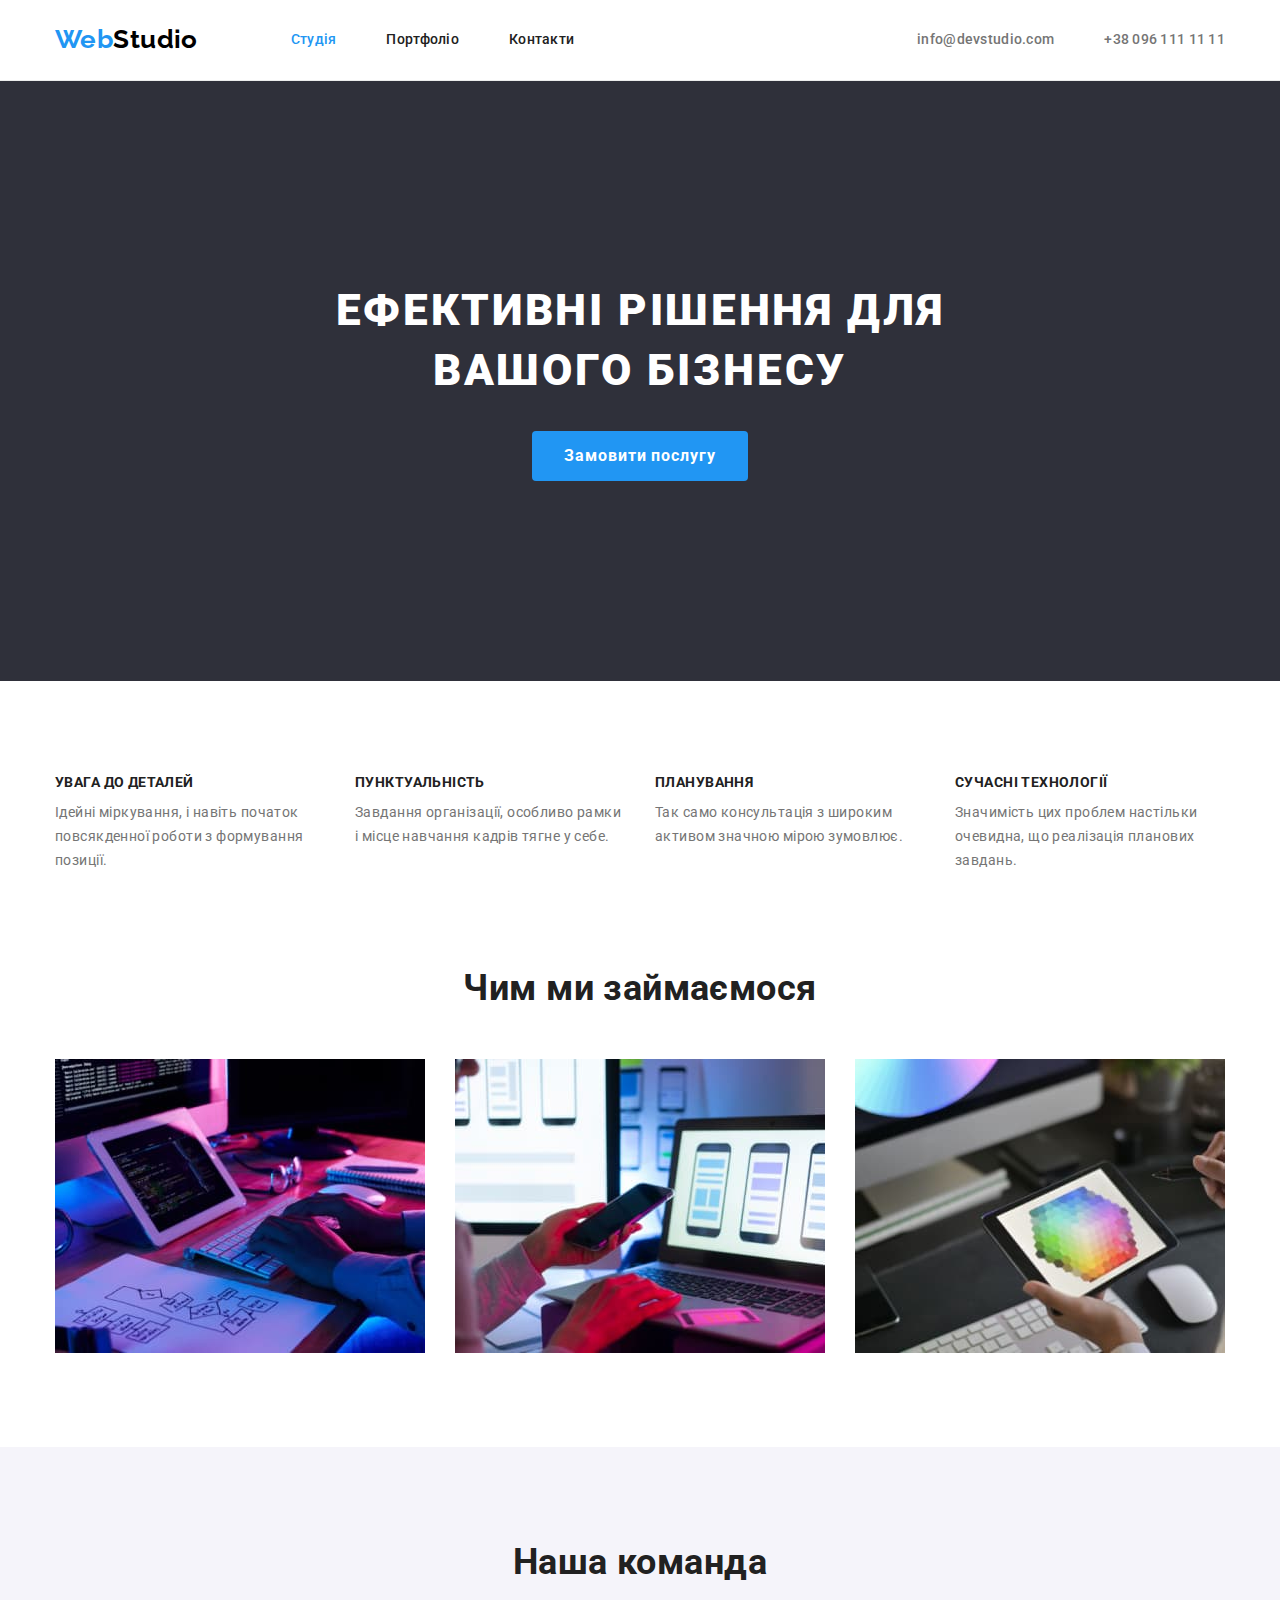
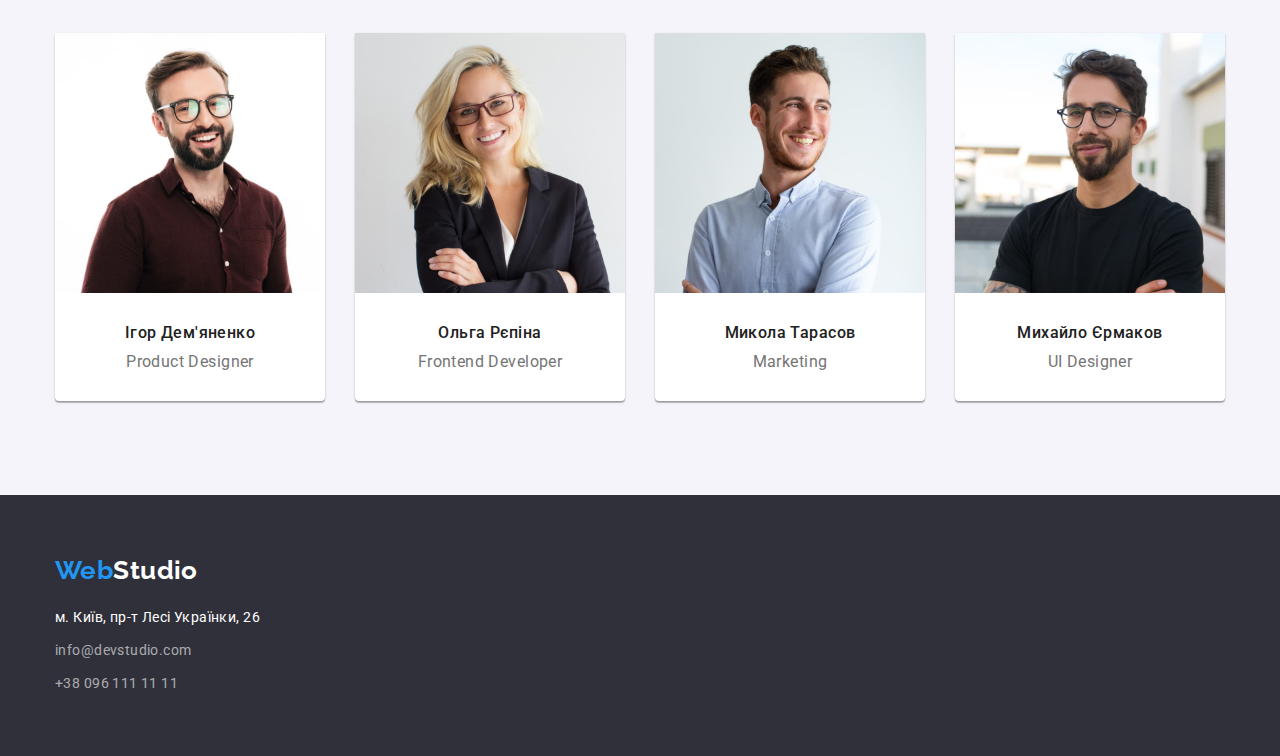
==== commit 6f237259: "Вносит корректировки после комментариев ментора." ====
--- a/index.html
+++ b/index.html
@@ -53,7 +53,7 @@
     <main>
       <!--Герой-->
       <section class="hero">
-        <div class="container hero">
+        <div class="container hero-information">
           <h1 class="hero-title">Ефективні рішення для вашого бізнесу</h1>
           <button type="button" class="button">Замовити послугу</button>
         </div>
--- a/CSS/index.css
+++ b/CSS/index.css
@@ -53,13 +53,13 @@
 }
 /* Шапка сайту */
 /* .page-header {
- 
+  border-bottom: 1px solid #ECECEC;
 } */
 
+header {border-bottom: 1px solid #ECECEC;}
 .main-nav {
   display: flex;
   align-items: center;
-  border-bottom: 1px solid #ECECEC;
 
   background-color: var(--color-white-text-bg);
    
@@ -67,6 +67,8 @@
 
 .logo-header {
   margin-right: 93px;
+  padding-top: 24px;
+  padding-bottom: 25px;
 
   color: var(--color-text-logo);
   font-family: "Raleway", sans-serif;
@@ -133,8 +135,14 @@
 
 /* Герой */
 .hero {
+  padding-top: 200px;
+  padding-bottom: 200px;
+
   background-color: var(--color-bg);
-    text-align: center;
+    
+}
+.hero-information {
+  text-align: center;
 }
 
 .hero-title {
@@ -152,7 +160,6 @@
 }
 .button {
   border-radius: 4px;
-  padding: 10px 32px;
   min-width: 216px;
   color: var(--color-white-text-bg);
   background-color: var(--accent-color);
@@ -165,7 +172,18 @@
   font-family: inherit;
   cursor: pointer;
 }
-
+.hero .button:hover,
+.hero .button:focus {
+  background-color: #188CE8;
+}
+
+.hero .button{
+  display: inline-flex;
+  justify-content: center;
+  align-items: center;
+
+  min-height: 50px;
+}
 /* Загальне для секцій */
 
 .section-title {
@@ -244,6 +262,10 @@
 .team .item {
   width: 270px;
   margin-right: 30px;
+  border-radius: 0px 0px 4px 4px;
+  box-shadow: 0px 1px 3px rgba(0, 0, 0, 0.12), 0px 1px 1px rgba(0, 0, 0, 0.14), 0px 2px 1px rgba(0, 0, 0, 0.2);
+
+  background-color: var(--color-white-text-bg);
 }
 .team .item:nth-child(4n) {
   margin-right: 0;
